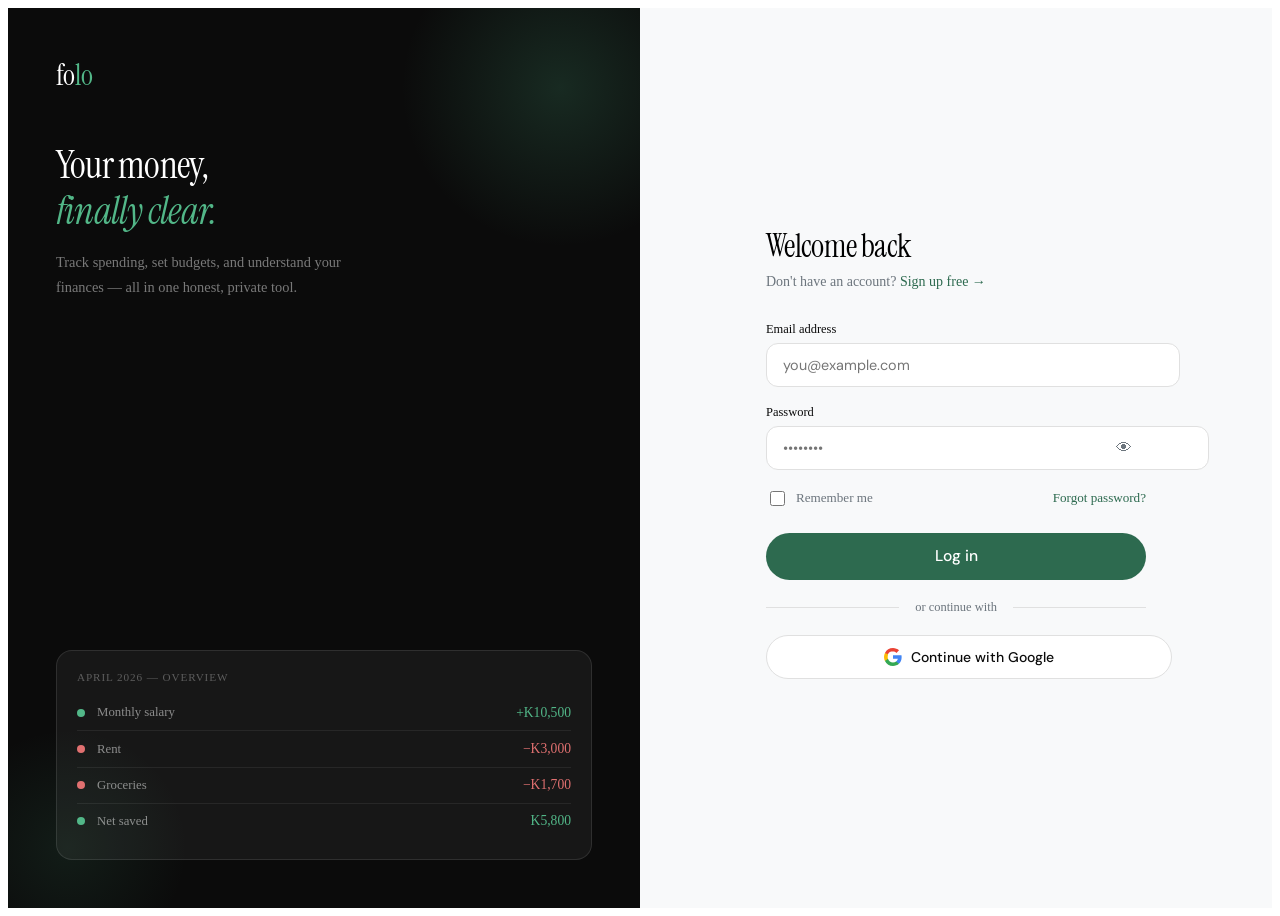
==== accounts.html @ 632fd6d8 "Add files via upload" ====
<!DOCTYPE html>
<html lang="en">

<head>
  <meta charset="UTF-8">
  <meta name="viewport" content="width=device-width, initial-scale=1.0">
  <title>Accounts — Folo</title>
  <link rel="preconnect" href="https://fonts.googleapis.com">
  <link
    href="https://fonts.googleapis.com/css2?family=Instrument+Serif:ital@0;1&family=DM+Sans:wght@300;400;500&display=swap"
    rel="stylesheet">
  <link rel="stylesheet" href="accounts.css">
</head>

<body class="app-page">

  <div class="sidebar-overlay" id="overlay" onclick="closeSidebar()"></div>
  <aside class="sidebar" id="sidebar">
    <a href="index.html" class="sidebar-logo">fo<span>lo</span></a>
    <span class="sidebar-section">Main</span>
    <ul class="sidebar-nav">
      <li><a href="dashboard.html"><span class="nav-icon">◈</span> Dashboard</a></li>
      <li><a href="transactions.html"><span class="nav-icon">↕</span> Transactions</a></li>
      <li><a href="budgets.html"><span class="nav-icon">◻</span> Budgets</a></li>
      <li><a href="accounts.html"><span class="nav-icon">◎</span> Accounts</a></li>
    </ul>
    <div class="sidebar-bottom">
      <div class="sidebar-user">
        <div class="user-avatar" id="sidebarAvatar">Y</div>
        <div>
          <div class="user-name" id="sidebarName">Your Name</div>
          <div style="font-size:0.72rem;color:rgba(255,255,255,0.4)">Personal</div>
        </div>
      </div>
    </div>
  </aside>

  <div class="main">
    <div class="topbar">
      <div style="display:flex;align-items:center;gap:1rem;">
        <button class="hamburger-btn" onclick="openSidebar()"><span></span><span></span><span></span></button>
        <div class="topbar-title">Accounts</div>
      </div>
      <div class="topbar-actions">
        <button class="btn btn-ghost btn-sm" onclick="openAdjustModal()">Adjust balance</button>
        <button class="btn btn-accent btn-sm" onclick="openModal()">+ New account</button>
        <button class="btn btn-ghost btn-sm" onclick="logout()">Log out</button>
      </div>
    </div>

    <div class="page-content">
      <div class="net-worth-bar fade-in" id="nwBar"></div>
      <div class="accounts-grid fade-in-2" id="accountsGrid"></div>

      <!-- Settings -->
      <div class="card fade-in-3">
        <div style="font-family:'Instrument Serif',serif;font-size:1.1rem;margin-bottom:1rem">Profile settings</div>
        <div class="form-row-app">
          <div class="form-group">
            <label class="form-label">Your name</label>
            <input class="form-input" id="settingName" placeholder="Your Name">
          </div>
          <div class="form-group">
            <label class="form-label">Currency</label>
            <select class="form-select" id="settingCurrency">
              <option value="USD">USD — US Dollar</option>
              <option value="EUR">EUR — Euro</option>
              <option value="GBP">GBP — British Pound</option>
              <option value="ZMW">ZMW — Zambian Kwacha</option>
              <option value="KES">KES — Kenyan Shilling</option>
              <option value="NGN">NGN — Nigerian Naira</option>
              <option value="GHS">GHS — Ghanaian Cedi</option>
              <option value="ZAR">ZAR — South African Rand</option>
            </select>
          </div>
        </div>
        <div style="display:flex;gap:0.75rem;align-items:center;margin-top:0.5rem;">
          <button class="btn btn-accent btn-sm" onclick="saveSettings()">Save settings</button>
          <button class="btn btn-danger-soft btn-sm"
            onclick="if(confirm('Reset ALL data? This cannot be undone.')) resetData()">Reset all data</button>
          <button class="btn btn-danger-soft btn-sm"
            onclick="deleteUserAccount()">Delete my account</button>
        </div>
      </div>
    </div>
  </div>

  <!-- ADD/EDIT MODAL -->
  <div class="modal-backdrop" id="modalBackdrop" onclick="maybeClose(event)">
    <div class="modal">
      <div class="modal-header">
        <div class="modal-title" id="modalTitle">New account</div>
        <button class="modal-close" onclick="closeModal()">✕</button>
      </div>
      <div class="form-group">
        <label class="form-label">Account name</label>
        <input class="form-input" id="fName" placeholder="e.g. Main Checking">
      </div>
      <div class="form-row-app">
        <div class="form-group">
          <label class="form-label">Type</label>
          <select class="form-select" id="fType">
            <option value="checking">Checking</option>
            <option value="savings">Savings</option>
            <option value="credit">Credit card</option>
            <option value="cash">Cash</option>
            <option value="investment">Investment</option>
            <option value="mobile">Mobile money</option>
          </select>
        </div>
        <div class="form-group">
          <label class="form-label">Current balance</label>
          <input class="form-input" id="fBalance" type="number" step="0.01" placeholder="0.00">
        </div>
      </div>
      <div class="form-group">
        <label class="form-label">Color</label>
        <div class="color-row" id="colorRow"></div>
      </div>
      <div style="display:flex;gap:0.75rem;margin-top:1.25rem;">
        <button class="btn btn-ghost" style="flex:1" onclick="closeModal()">Cancel</button>
        <button class="btn btn-accent" style="flex:2" onclick="saveAccount()">Save account</button>
      </div>
    </div>
  </div>

  <!-- ADJUST MODAL -->
  <div class="modal-backdrop" id="adjustBackdrop" onclick="maybeCloseAdj(event)">
    <div class="modal">
      <div class="modal-header">
        <div class="modal-title">Adjust balance</div>
        <button class="modal-close" onclick="closeAdjustModal()">✕</button>
      </div>
      <p style="font-size:0.85rem;color:var(--muted);margin-bottom:1.25rem">Manually set an account's balance without
        creating a transaction record.</p>
      <div class="form-group">
        <label class="form-label">Account</label>
        <select class="form-select" id="adjAcc"></select>
      </div>
      <div class="form-group">
        <label class="form-label">New balance</label>
        <input class="form-input" id="adjBalance" type="number" step="0.01" placeholder="0.00">
      </div>
      <div style="display:flex;gap:0.75rem;margin-top:1.25rem;">
        <button class="btn btn-ghost" style="flex:1" onclick="closeAdjustModal()">Cancel</button>
        <button class="btn btn-accent" style="flex:2" onclick="applyAdjust()">Apply</button>
      </div>
    </div>
  </div>

  <script src="accounts.js"></script>
 
</body>

</html>
---- accounts.css ----
@import url('app-base.css');
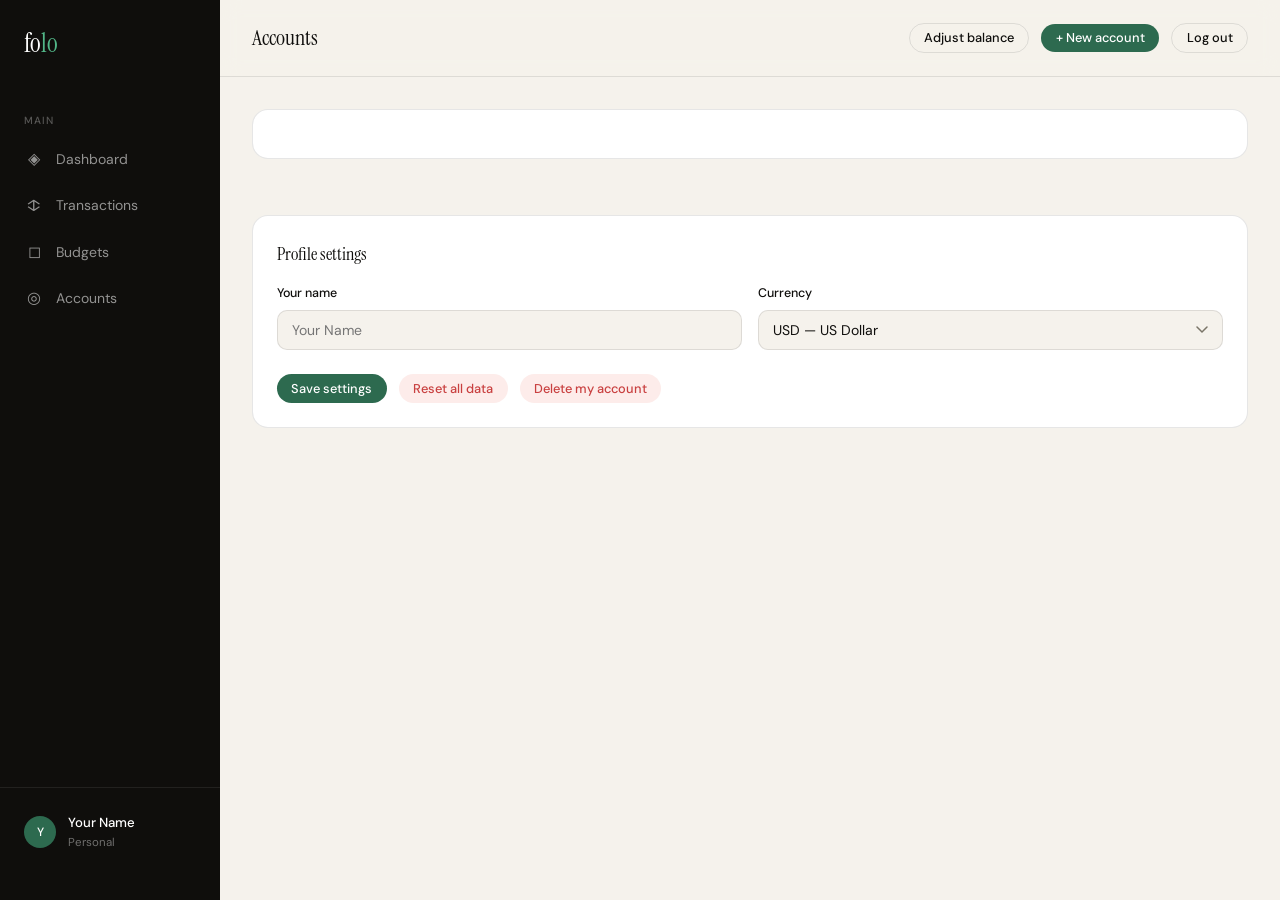
==== commit d6d69635: "Change script type to 'modula' for accounts.js" ====
--- a/accounts.html
+++ b/accounts.html
@@ -148,7 +148,8 @@
     </div>
   </div>
 
-  <script src="accounts.js"></script>
+  <script type="modula" src="accounts.js"></script>
+  
  
 </body>
 
